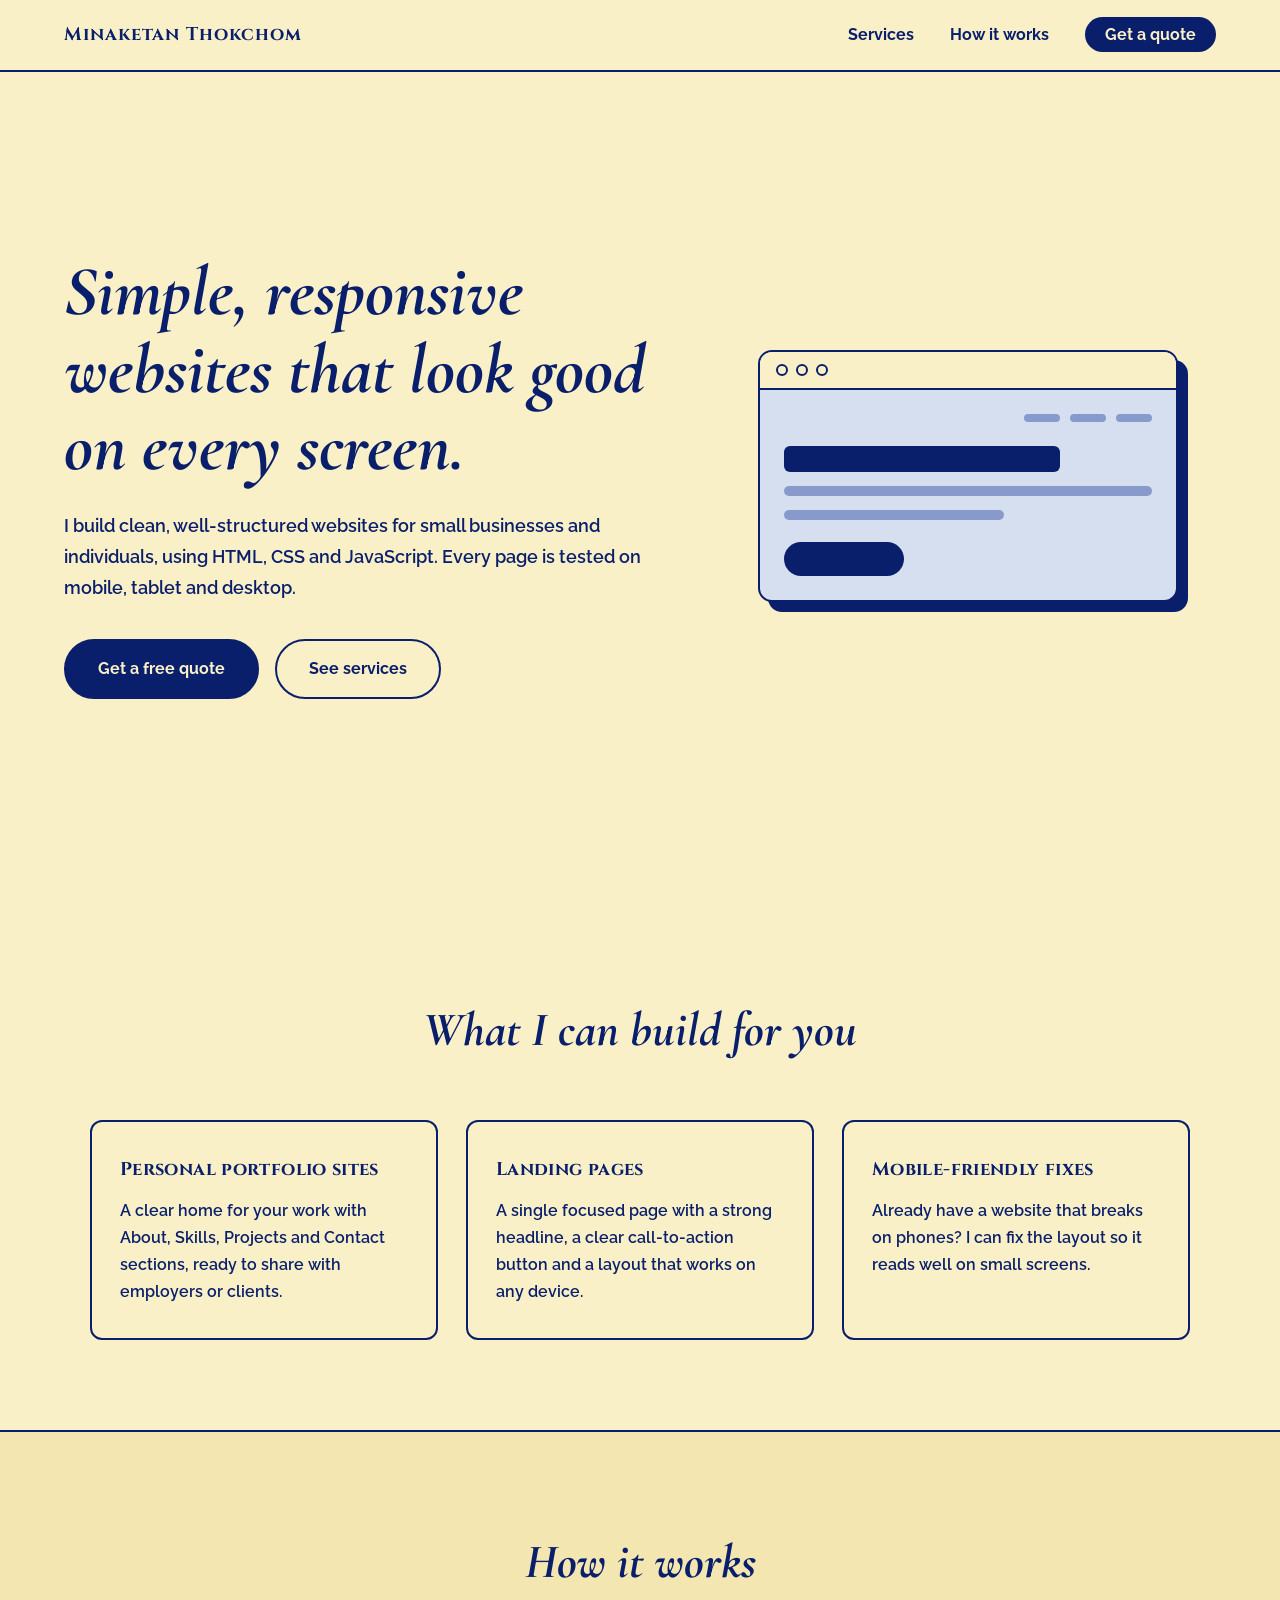
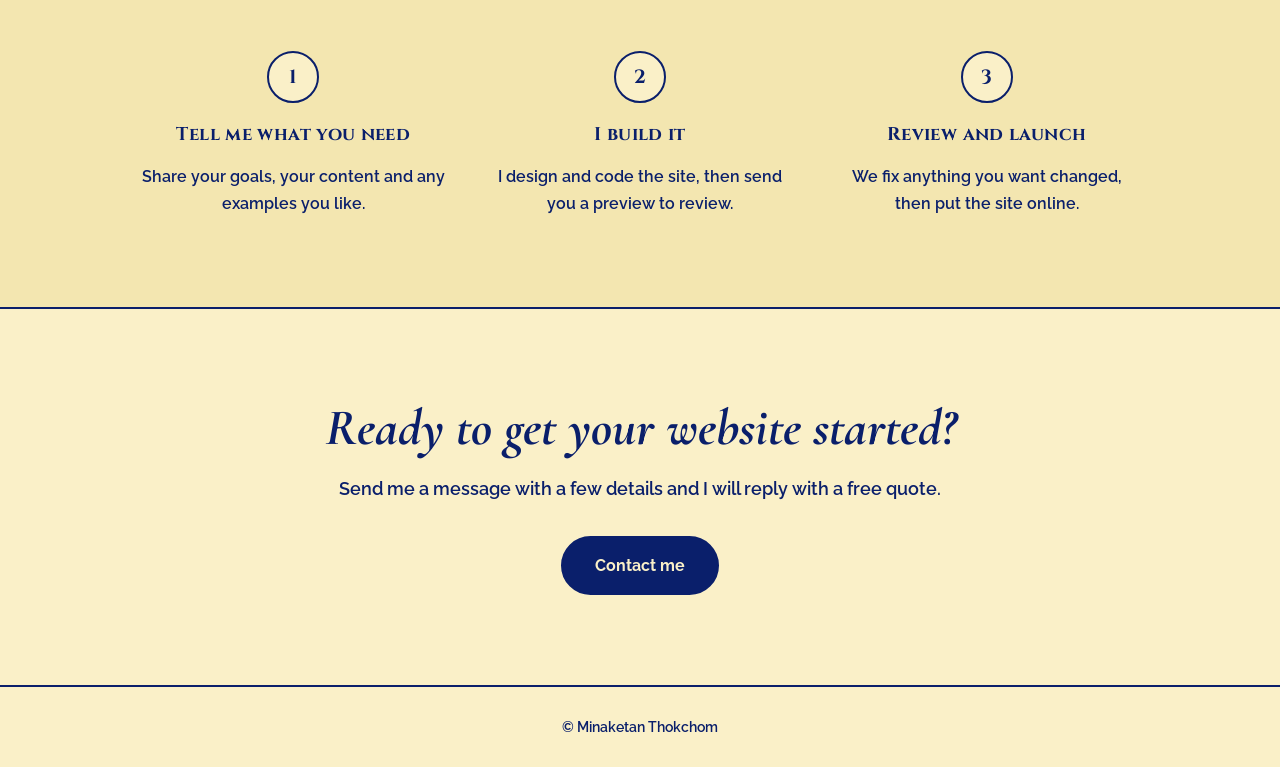
==== CodeOrbit_LandingPage/index.html @ 8967fcd2 "Rename index(1).html to index.html" ====
<!DOCTYPE html>
<html lang="en">
<head>
  <meta charset="UTF-8">
  <meta name="viewport" content="width=device-width, initial-scale=1.0">
  <meta name="description" content="Simple, clean and responsive websites for small businesses and individuals, built by Minaketan Thokchom.">
  <title>Simple, Responsive Websites — Minaketan Thokchom</title>

  <link rel="preconnect" href="https://fonts.googleapis.com">
  <link rel="preconnect" href="https://fonts.gstatic.com" crossorigin>
  <link href="https://fonts.googleapis.com/css2?family=Cinzel:wght@600;700&family=Cormorant+Garamond:ital,wght@1,700&family=Raleway:wght@400;600;700&display=swap" rel="stylesheet">
  <link rel="stylesheet" href="style.css">
</head>
<body>

  <!-- NAVIGATION BAR -->
  <header class="navbar" id="navbar">
    <div class="nav-inner">
      <a class="brand" href="#top">Minaketan Thokchom</a>

      <button class="menu-toggle" id="menu-toggle" aria-label="Open menu" aria-expanded="false" aria-controls="nav-links">
        <span></span><span></span><span></span>
      </button>

      <nav aria-label="Main navigation">
        <ul class="nav-links" id="nav-links">
          <li><a href="#services">Services</a></li>
          <li><a href="#process">How it works</a></li>
          <li><a class="nav-cta" href="#start">Get a quote</a></li>
        </ul>
      </nav>
    </div>
  </header>

  <main id="top">

    <!-- HERO BANNER -->
    <section class="hero">
      <div class="hero-text">
        <h1>Simple, responsive websites that look good on every screen.</h1>
        <p>I build clean, well-structured websites for small businesses and individuals, using HTML, CSS and JavaScript. Every page is tested on mobile, tablet and desktop.</p>
        <div class="hero-actions">
          <a class="btn btn-primary" href="#start">Get a free quote</a>
          <a class="btn btn-secondary" href="#services">See services</a>
        </div>
      </div>

      <!-- Simple browser mockup drawn with CSS -->
      <div class="hero-visual" aria-hidden="true">
        <div class="browser">
          <div class="browser-bar"><span></span><span></span><span></span></div>
          <div class="browser-body">
            <div class="mock-nav"><i></i><i></i><i></i></div>
            <div class="mock-title"></div>
            <div class="mock-line"></div>
            <div class="mock-line short"></div>
            <div class="mock-button"></div>
          </div>
        </div>
      </div>
    </section>

    <!-- SERVICES -->
    <section class="section" id="services">
      <h2 class="section-title">What I can build for you</h2>
      <div class="cards">
        <article class="card">
          <h3>Personal portfolio sites</h3>
          <p>A clear home for your work with About, Skills, Projects and Contact sections, ready to share with employers or clients.</p>
        </article>
        <article class="card">
          <h3>Landing pages</h3>
          <p>A single focused page with a strong headline, a clear call-to-action button and a layout that works on any device.</p>
        </article>
        <article class="card">
          <h3>Mobile-friendly fixes</h3>
          <p>Already have a website that breaks on phones? I can fix the layout so it reads well on small screens.</p>
        </article>
      </div>
    </section>

    <!-- PROCESS (a real sequence, so steps are numbered) -->
    <section class="section section-alt" id="process">
      <h2 class="section-title">How it works</h2>
      <ol class="steps">
        <li>
          <span class="step-number">1</span>
          <h3>Tell me what you need</h3>
          <p>Share your goals, your content and any examples you like.</p>
        </li>
        <li>
          <span class="step-number">2</span>
          <h3>I build it</h3>
          <p>I design and code the site, then send you a preview to review.</p>
        </li>
        <li>
          <span class="step-number">3</span>
          <h3>Review and launch</h3>
          <p>We fix anything you want changed, then put the site online.</p>
        </li>
      </ol>
    </section>

    <!-- FINAL CALL TO ACTION -->
    <section class="section cta-band" id="start">
      <h2>Ready to get your website started?</h2>
      <p>Send me a message with a few details and I will reply with a free quote.</p>
      <!-- Update this link if you rename your portfolio folder -->
      <a class="btn btn-primary" href="../CodeOrbit_FRONTEND/index.html#contact">Contact me</a>
    </section>

  </main>

  <footer class="footer">
    <p>&copy; <span id="year"></span> Minaketan Thokchom</p>
  </footer>

  <script src="script.js"></script>
</body>
</html>
---- CodeOrbit_LandingPage/style.css ----
/* ── RESET & VARIABLES ── */
*, *::before, *::after { margin: 0; padding: 0; box-sizing: border-box; }

:root {
  --bg: #FAF0C8;
  --bg-alt: #f3e6b0;
  --navy: #0a1f6b;
  --soft: #d6dff0;
  --soft-border: #8899cc;
  --nav-height: 72px;
}

html { scroll-behavior: smooth; scroll-padding-top: var(--nav-height); }

body {
  background: var(--bg);
  color: var(--navy);
  font-family: 'Raleway', Georgia, sans-serif;
  line-height: 1.7;
  overflow-x: hidden;
}

ul, ol { list-style: none; }
a { color: inherit; }
:focus-visible { outline: 3px solid var(--navy); outline-offset: 4px; border-radius: 4px; }

/* ── NAVIGATION BAR (Flexbox) ── */
.navbar {
  position: fixed; top: 0; left: 0; width: 100%; z-index: 100;
  height: var(--nav-height);
  background: rgba(250, 240, 200, 0.96);
  backdrop-filter: blur(6px);
  border-bottom: 2px solid var(--navy);
}
.nav-inner {
  max-width: 1200px; height: 100%; margin: 0 auto; padding: 0 24px;
  display: flex; align-items: center; justify-content: space-between;
}
.brand {
  font-family: 'Cinzel', serif; font-weight: 700; font-size: 1.15rem;
  letter-spacing: 0.05em; text-decoration: none;
}
.nav-links { display: flex; align-items: center; gap: 36px; }
.nav-links a {
  font-weight: 700; text-decoration: none;
  transition: opacity 0.2s;
}
.nav-links a:hover { opacity: 0.6; }
.nav-links .nav-cta {
  background: var(--navy); color: var(--bg);
  padding: 8px 20px; border-radius: 50px;
  transition: transform 0.25s, opacity 0.25s;
}
.nav-links .nav-cta:hover { opacity: 0.9; transform: translateY(-2px); }

.menu-toggle {
  display: none; background: none; border: none; cursor: pointer;
  width: 44px; height: 44px;
  flex-direction: column; justify-content: center; align-items: center; gap: 6px;
}
.menu-toggle span {
  display: block; width: 26px; height: 3px; background: var(--navy);
  border-radius: 2px; transition: transform 0.3s, opacity 0.3s;
}
.menu-toggle[aria-expanded="true"] span:nth-child(1) { transform: translateY(9px) rotate(45deg); }
.menu-toggle[aria-expanded="true"] span:nth-child(2) { opacity: 0; }
.menu-toggle[aria-expanded="true"] span:nth-child(3) { transform: translateY(-9px) rotate(-45deg); }

/* ── BUTTONS ── */
.btn {
  display: inline-block; padding: 14px 32px; border-radius: 50px;
  font-weight: 700; font-size: 1rem; text-decoration: none;
  border: 2px solid var(--navy);
  transition: transform 0.25s, box-shadow 0.25s, background 0.25s, color 0.25s;
}
.btn:hover { transform: translateY(-3px); box-shadow: 4px 4px 0 var(--navy); }
.btn-primary { background: var(--navy); color: var(--bg); }
.btn-secondary { background: transparent; color: var(--navy); }
.btn-secondary:hover { background: var(--soft); }

/* ── HERO BANNER (Grid) ── */
.hero {
  min-height: 100vh;
  max-width: 1200px; margin: 0 auto;
  padding: calc(var(--nav-height) + 40px) 24px 60px;
  display: grid; grid-template-columns: 1.1fr 0.9fr; gap: 48px; align-items: center;
}
.hero h1 {
  font-family: 'Cormorant Garamond', Georgia, serif;
  font-style: italic; font-weight: 700;
  font-size: clamp(2.4rem, 5.5vw, 4.4rem);
  line-height: 1.1; margin-bottom: 24px;
}
.hero-text p { font-size: 1.15rem; font-weight: 600; max-width: 34em; margin-bottom: 36px; }
.hero-actions { display: flex; flex-wrap: wrap; gap: 16px; }

/* Browser mockup */
.hero-visual { display: flex; justify-content: center; }
.browser {
  width: 100%; max-width: 420px;
  background: var(--soft); border: 2px solid var(--navy); border-radius: 14px;
  box-shadow: 10px 10px 0 var(--navy);
  overflow: hidden;
  transition: transform 0.4s, box-shadow 0.4s;
}
.browser:hover { transform: translate(-4px, -4px); box-shadow: 14px 14px 0 var(--navy); }
.browser-bar { display: flex; gap: 8px; padding: 12px 16px; border-bottom: 2px solid var(--navy); background: var(--bg); }
.browser-bar span { width: 12px; height: 12px; border-radius: 50%; border: 2px solid var(--navy); }
.browser-body { padding: 24px; display: flex; flex-direction: column; gap: 14px; }
.mock-nav { display: flex; gap: 10px; justify-content: flex-end; margin-bottom: 10px; }
.mock-nav i { width: 36px; height: 8px; border-radius: 4px; background: var(--soft-border); }
.mock-title { height: 26px; width: 75%; border-radius: 6px; background: var(--navy); }
.mock-line { height: 10px; width: 100%; border-radius: 5px; background: var(--soft-border); }
.mock-line.short { width: 60%; }
.mock-button { height: 34px; width: 120px; border-radius: 50px; background: var(--navy); margin-top: 8px; }

/* ── SECTIONS ── */
.section { padding: 90px 24px; }
.section-alt { background: var(--bg-alt); border-top: 2px solid var(--navy); border-bottom: 2px solid var(--navy); }
.section-title {
  font-family: 'Cormorant Garamond', Georgia, serif; font-style: italic; font-weight: 700;
  font-size: clamp(2rem, 4vw, 3rem);
  text-align: center; margin-bottom: 48px;
}

/* Service cards (Grid) */
.cards {
  max-width: 1100px; margin: 0 auto;
  display: grid; grid-template-columns: repeat(3, 1fr); gap: 28px;
}
.card {
  border: 2px solid var(--navy); border-radius: 12px; padding: 32px 28px;
  transition: transform 0.3s, box-shadow 0.3s, background 0.3s;
}
.card:hover { transform: translateY(-6px); box-shadow: 6px 6px 0 var(--navy); background: var(--soft); }
.card h3, .steps h3 { font-family: 'Cinzel', serif; font-size: 1.15rem; margin-bottom: 12px; letter-spacing: 0.02em; }
.card p, .steps p { font-weight: 600; }

/* Process steps (Grid) */
.steps {
  max-width: 1000px; margin: 0 auto;
  display: grid; grid-template-columns: repeat(3, 1fr); gap: 40px;
}
.steps li { text-align: center; }
.step-number {
  display: inline-flex; align-items: center; justify-content: center;
  width: 52px; height: 52px; margin-bottom: 16px;
  border: 2px solid var(--navy); border-radius: 50%;
  font-family: 'Cinzel', serif; font-weight: 700; font-size: 1.2rem;
  background: var(--bg);
  transition: background 0.3s, color 0.3s;
}
.steps li:hover .step-number { background: var(--navy); color: var(--bg); }

/* Final call to action */
.cta-band { text-align: center; }
.cta-band h2 {
  font-family: 'Cormorant Garamond', Georgia, serif; font-style: italic; font-weight: 700;
  font-size: clamp(2rem, 4.5vw, 3.2rem); line-height: 1.15; margin-bottom: 16px;
}
.cta-band p { font-size: 1.1rem; font-weight: 600; margin-bottom: 32px; }

.footer { text-align: center; padding: 28px 24px; border-top: 2px solid var(--navy); font-weight: 600; font-size: 0.9rem; }

/* ── RESPONSIVE: TABLET (max 900px) ── */
@media (max-width: 900px) {
  .hero { grid-template-columns: 1fr; min-height: auto; text-align: center; }
  .hero-text p { margin-left: auto; margin-right: auto; }
  .hero-actions { justify-content: center; }
  .cards { grid-template-columns: 1fr 1fr; }
  .steps { grid-template-columns: 1fr; gap: 32px; }
  .section { padding: 70px 24px; }
}

/* ── RESPONSIVE: MOBILE (max 600px) ── */
@media (max-width: 600px) {
  .menu-toggle { display: flex; }
  .nav-links {
    position: absolute; top: var(--nav-height); left: 0; width: 100%;
    flex-direction: column; align-items: stretch; gap: 0;
    background: var(--bg); border-bottom: 2px solid var(--navy);
    max-height: 0; overflow: hidden; transition: max-height 0.35s ease;
  }
  .nav-links.open { max-height: 320px; }
  .nav-links li { text-align: center; }
  .nav-links a { display: block; padding: 16px; }
  .nav-links .nav-cta { border-radius: 0; background: none; color: var(--navy); }

  .cards { grid-template-columns: 1fr; }
  .hero-actions .btn { width: 100%; text-align: center; }
  .browser { box-shadow: 6px 6px 0 var(--navy); }
}

@media (prefers-reduced-motion: reduce) {
  html { scroll-behavior: auto; }
  * { transition: none !important; }
}
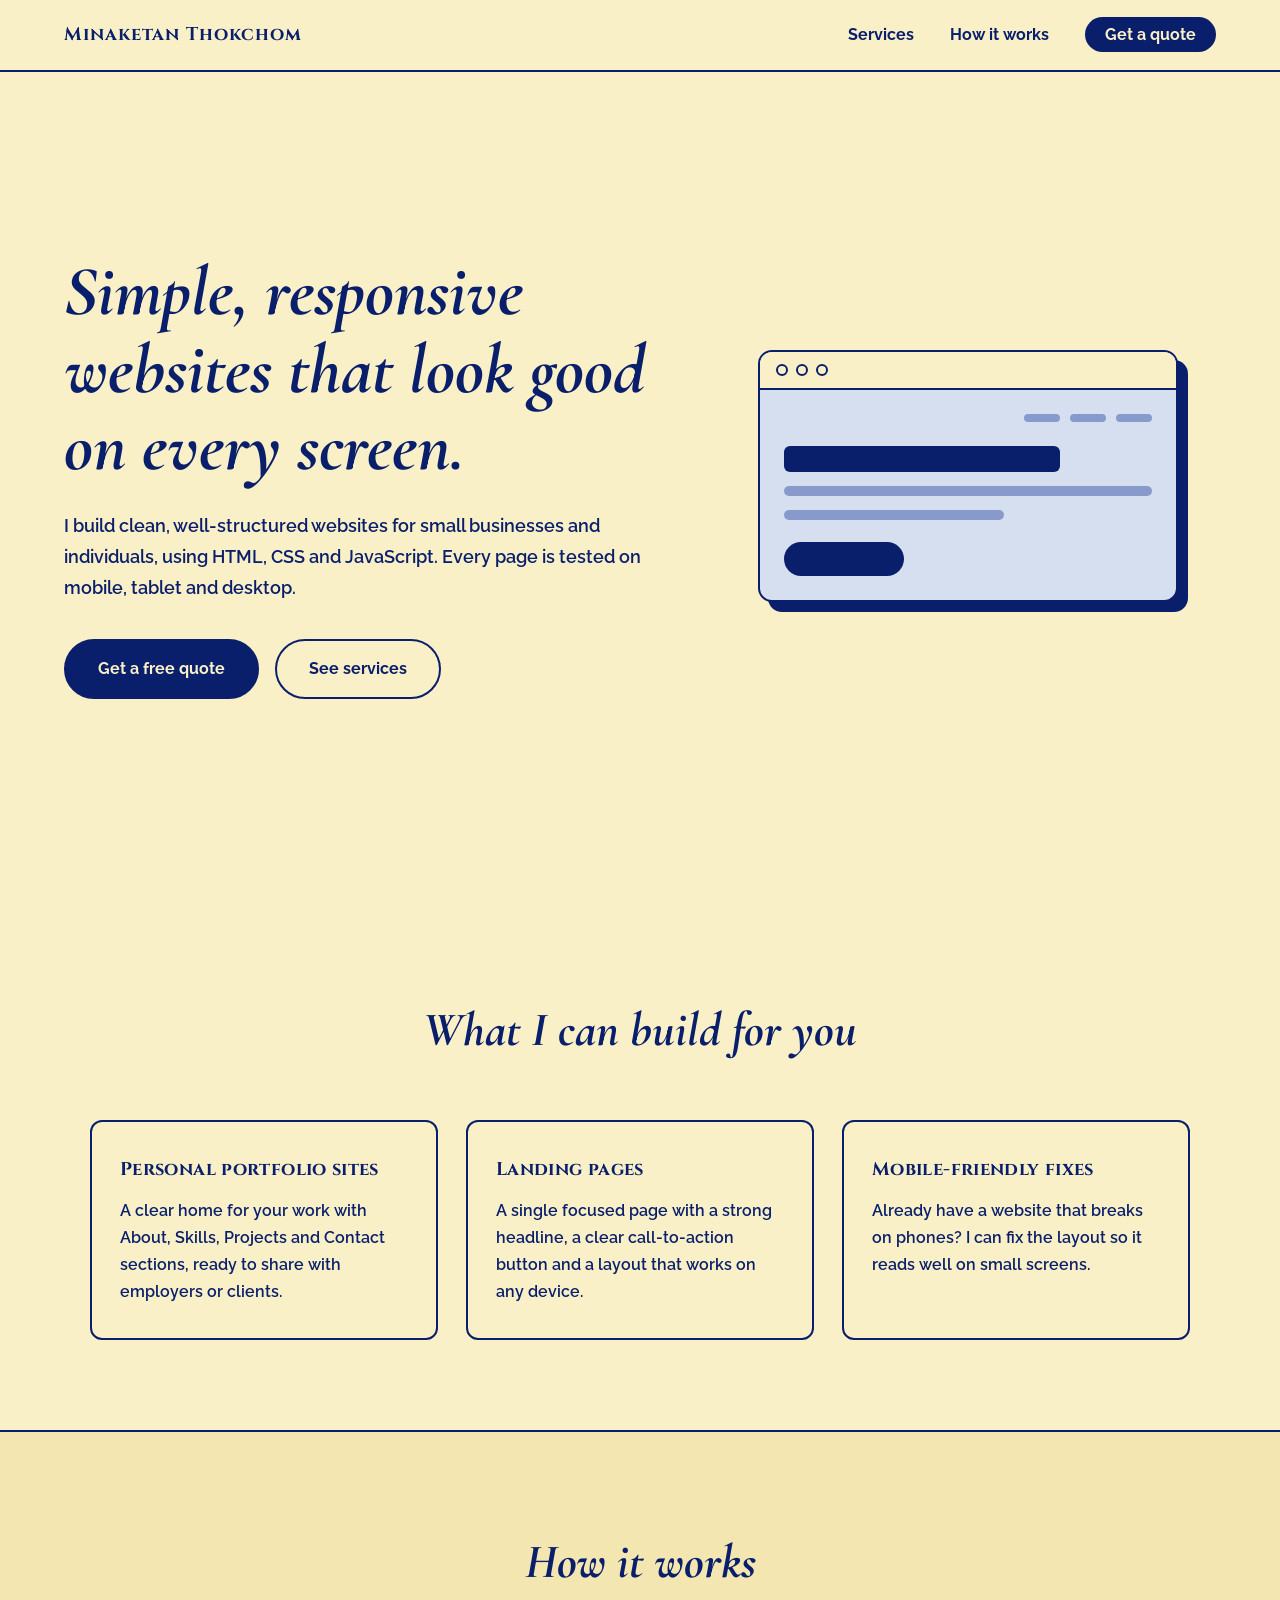
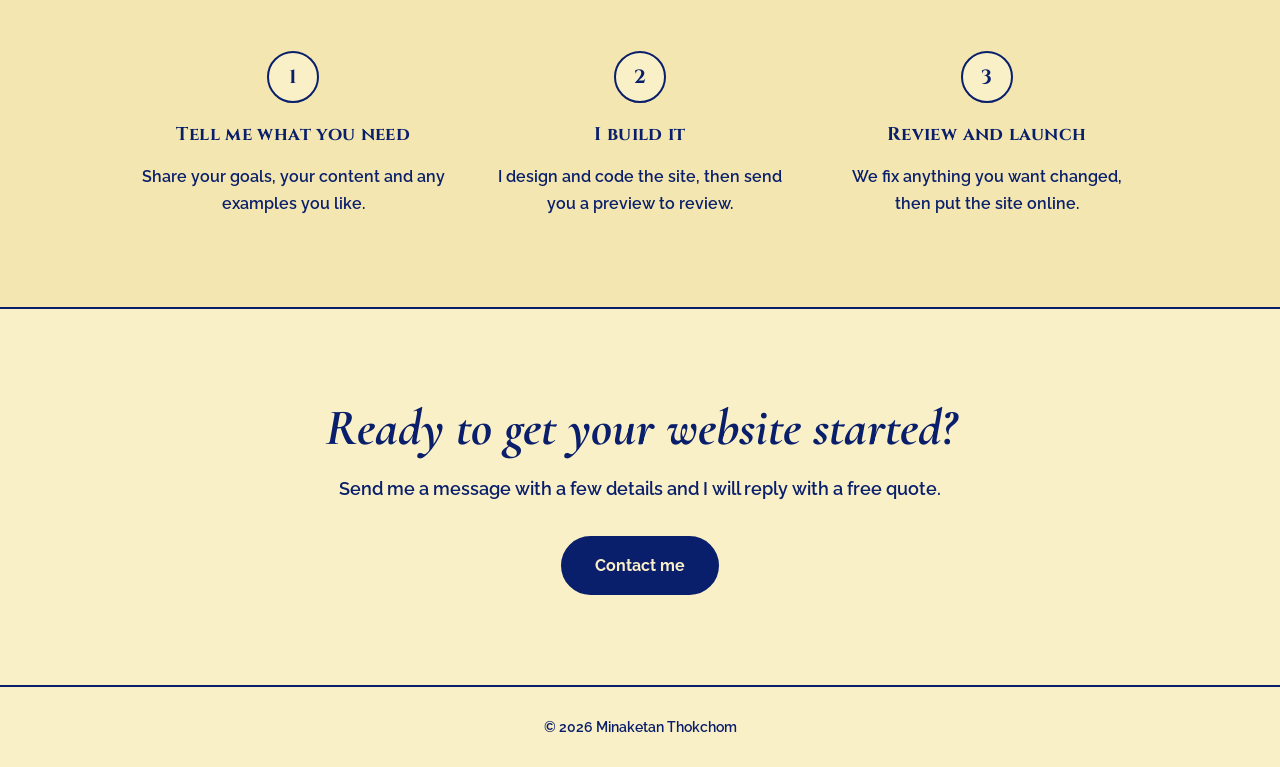
==== commit b7b47556: "Update index.html" ====
--- a/CodeOrbit_LandingPage/index.html
+++ b/CodeOrbit_LandingPage/index.html
@@ -106,8 +106,7 @@
       <h2>Ready to get your website started?</h2>
       <p>Send me a message with a few details and I will reply with a free quote.</p>
       <!-- Update this link if you rename your portfolio folder -->
-      <a class="btn btn-primary" href="../CodeOrbit_FRONTEND/index.html#contact">Contact me</a>
-    </section>
+<a class="btn btn-primary" href="mailto:minithk585@gmail.com?subject=Website%20quote%20request">Contact me</a>    </section>
 
   </main>
 
